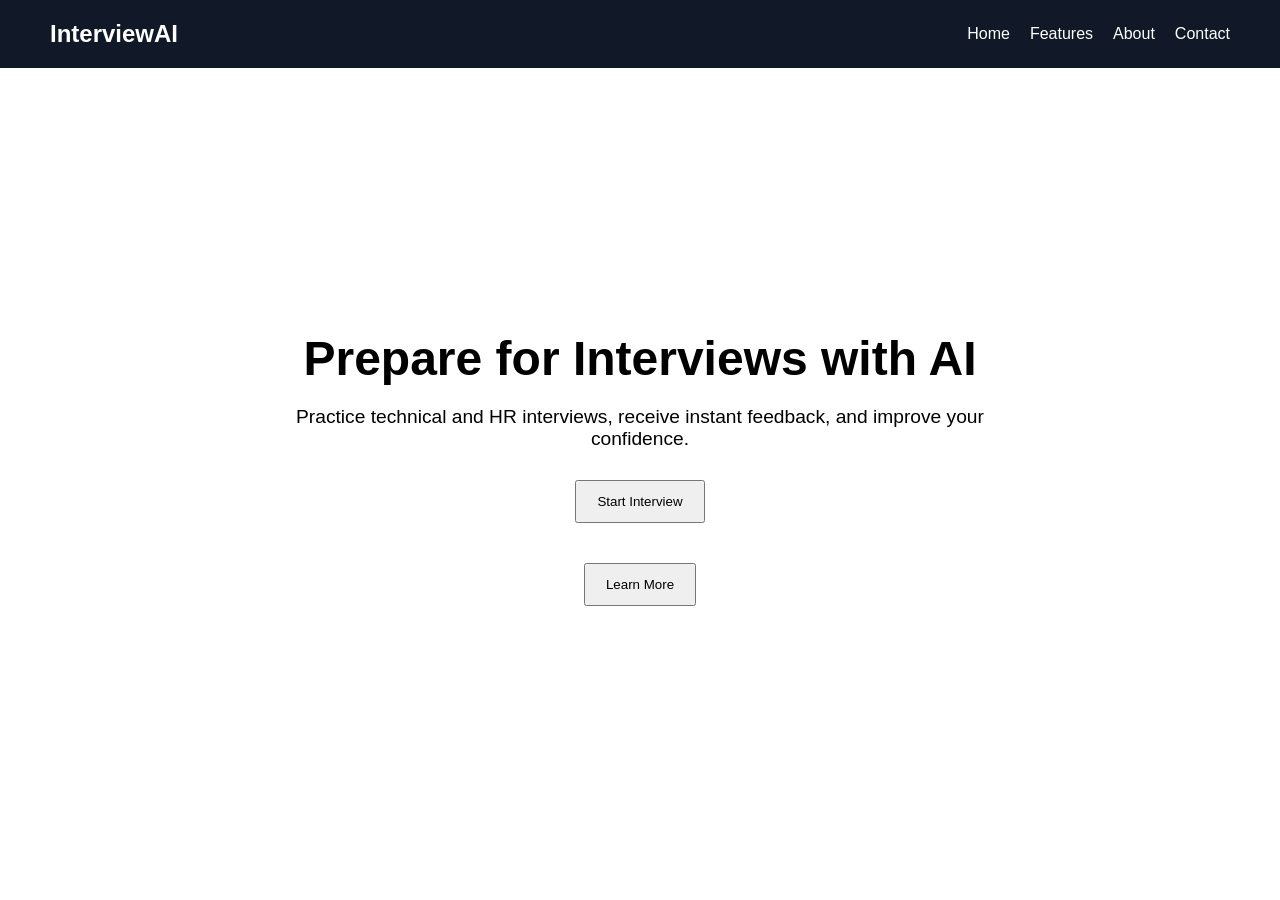
==== frontend/index.html @ db37bc80 "Created initial landing page" ====
<!DOCTYPE html>
<html lang="en">
<head>
    <meta charset="UTF-8">
    <meta name="viewport" content="width=device-width, initial-scale=1.0">
    <title>InterviewAI</title>

    <link rel="stylesheet" href="style.css">
</head>
<body>

    <nav>
        <h2>InterviewAI</h2>

        <ul>
            <li><a href="#">Home</a></li>
            <li><a href="#">Features</a></li>
            <li><a href="#">About</a></li>
            <li><a href="#">Contact</a></li>
        </ul>
    </nav>

    <section class="hero">

        <h1>Prepare for Interviews with AI</h1>

        <p>
            Practice technical and HR interviews,
            receive instant feedback,
            and improve your confidence.
        </p>

        <button>Start Interview</button>
        <button>Learn More</button>

    </section>

    <script src="script.js"></script>

</body>
</html>
---- frontend/style.css ----
*{
    margin:0;
    padding:0;
    box-sizing:border-box;
}

body{
    font-family:Arial, sans-serif;
}

nav{
    display:flex;
    justify-content:space-between;
    align-items:center;
    padding:20px 50px;
    background:#111827;
    color:white;
}

nav ul{
    display:flex;
    list-style:none;
    gap:20px;
}

nav a{
    color:white;
    text-decoration:none;
}

.hero{
    height:90vh;
    display:flex;
    flex-direction:column;
    justify-content:center;
    align-items:center;
    text-align:center;
    gap:20px;
}

.hero h1{
    font-size:3rem;
}

.hero p{
    width:60%;
    font-size:1.2rem;
}

button{
    padding:12px 20px;
    margin:10px;
    cursor:pointer;
}
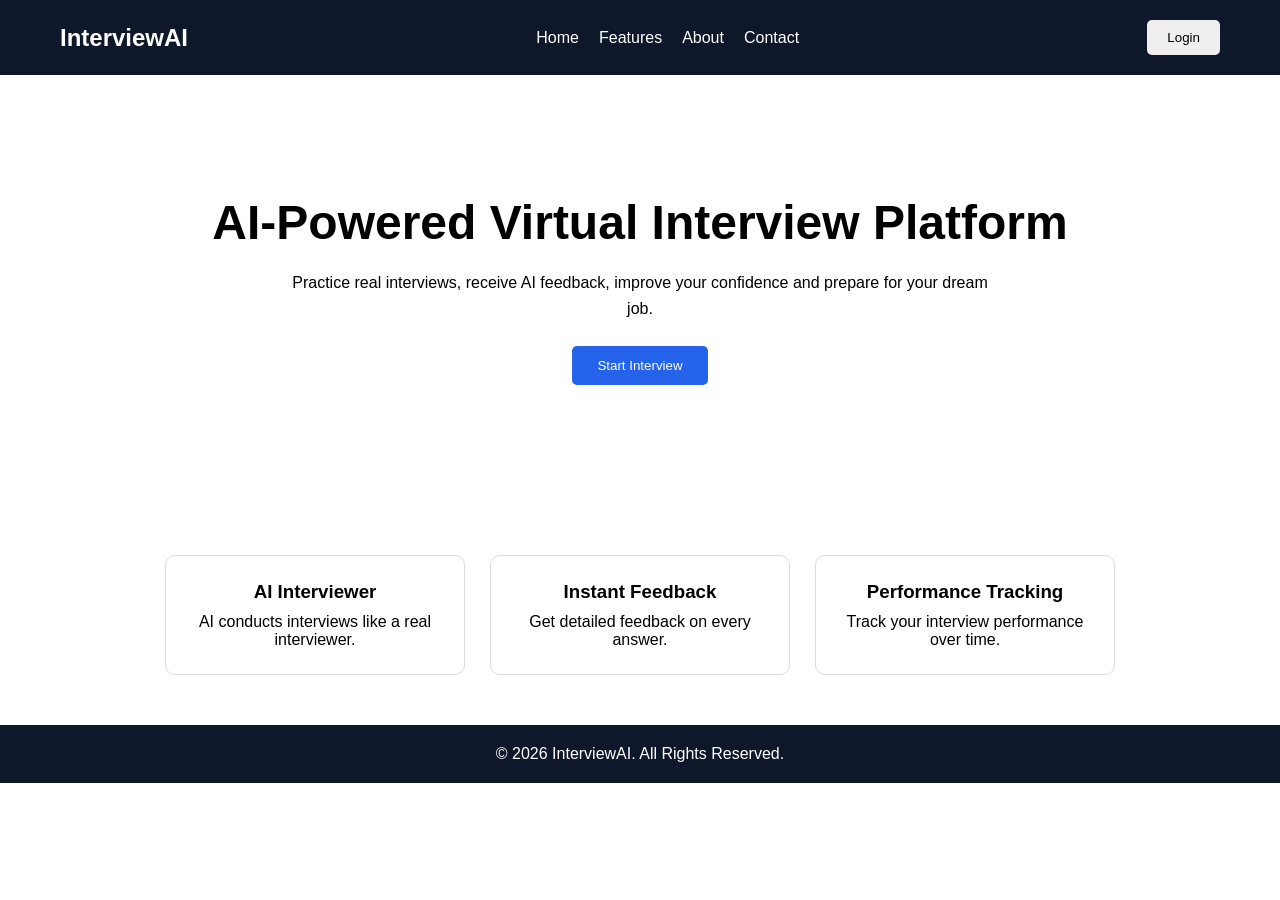
==== commit 61e313fe: "updated readme and project status" ====
--- a/frontend/index.html
+++ b/frontend/index.html
@@ -4,13 +4,15 @@
     <meta charset="UTF-8">
     <meta name="viewport" content="width=device-width, initial-scale=1.0">
     <title>InterviewAI</title>
-
     <link rel="stylesheet" href="style.css">
 </head>
 <body>
 
+    <!-- Navbar -->
     <nav>
-        <h2>InterviewAI</h2>
+        <div class="logo">
+            <h2>InterviewAI</h2>
+        </div>
 
         <ul>
             <li><a href="#">Home</a></li>
@@ -18,24 +20,48 @@
             <li><a href="#">About</a></li>
             <li><a href="#">Contact</a></li>
         </ul>
+
+        <button>Login</button>
     </nav>
 
+    <!-- Hero Section -->
     <section class="hero">
 
-        <h1>Prepare for Interviews with AI</h1>
+        <h1>AI-Powered Virtual Interview Platform</h1>
 
         <p>
-            Practice technical and HR interviews,
-            receive instant feedback,
-            and improve your confidence.
+            Practice real interviews, receive AI feedback,
+            improve your confidence and prepare for your dream job.
         </p>
 
         <button>Start Interview</button>
-        <button>Learn More</button>
 
     </section>
 
-    <script src="script.js"></script>
+    <!-- Features Section -->
+    <section class="features">
+
+        <div class="card">
+            <h3>AI Interviewer</h3>
+            <p>AI conducts interviews like a real interviewer.</p>
+        </div>
+
+        <div class="card">
+            <h3>Instant Feedback</h3>
+            <p>Get detailed feedback on every answer.</p>
+        </div>
+
+        <div class="card">
+            <h3>Performance Tracking</h3>
+            <p>Track your interview performance over time.</p>
+        </div>
+
+    </section>
+
+    <!-- Footer -->
+    <footer>
+        <p>© 2026 InterviewAI. All Rights Reserved.</p>
+    </footer>
 
 </body>
 </html>
--- a/frontend/style.css
+++ b/frontend/style.css
@@ -8,47 +8,96 @@
     font-family:Arial, sans-serif;
 }
 
+/* Navbar */
+
 nav{
+    background:#0f172a;
+    color:white;
+
     display:flex;
     justify-content:space-between;
     align-items:center;
-    padding:20px 50px;
-    background:#111827;
-    color:white;
+
+    padding:20px 60px;
 }
 
 nav ul{
+    list-style:none;
     display:flex;
-    list-style:none;
     gap:20px;
 }
 
 nav a{
+    text-decoration:none;
     color:white;
-    text-decoration:none;
 }
 
+nav button{
+    padding:10px 20px;
+    border:none;
+    border-radius:5px;
+    cursor:pointer;
+}
+
+/* Hero */
+
 .hero{
-    height:90vh;
-    display:flex;
-    flex-direction:column;
-    justify-content:center;
-    align-items:center;
     text-align:center;
-    gap:20px;
+    padding:120px 20px;
 }
 
 .hero h1{
-    font-size:3rem;
+    font-size:48px;
+    margin-bottom:20px;
 }
 
 .hero p{
-    width:60%;
-    font-size:1.2rem;
+    max-width:700px;
+    margin:auto;
+    margin-bottom:25px;
+    line-height:1.6;
 }
 
-button{
-    padding:12px 20px;
-    margin:10px;
+.hero button{
+    padding:12px 25px;
+    border:none;
+    border-radius:5px;
+    background:#2563eb;
+    color:white;
     cursor:pointer;
+}
+
+/* Features */
+
+.features{
+    display:flex;
+    justify-content:center;
+    gap:25px;
+
+    padding:50px;
+}
+
+.card{
+    width:300px;
+    padding:25px;
+
+    border:1px solid #ddd;
+    border-radius:10px;
+
+    text-align:center;
+}
+
+.card h3{
+    margin-bottom:10px;
+}
+
+/* Footer */
+
+footer{
+    background:#0f172a;
+    color:white;
+
+    text-align:center;
+
+    padding:20px;
 }
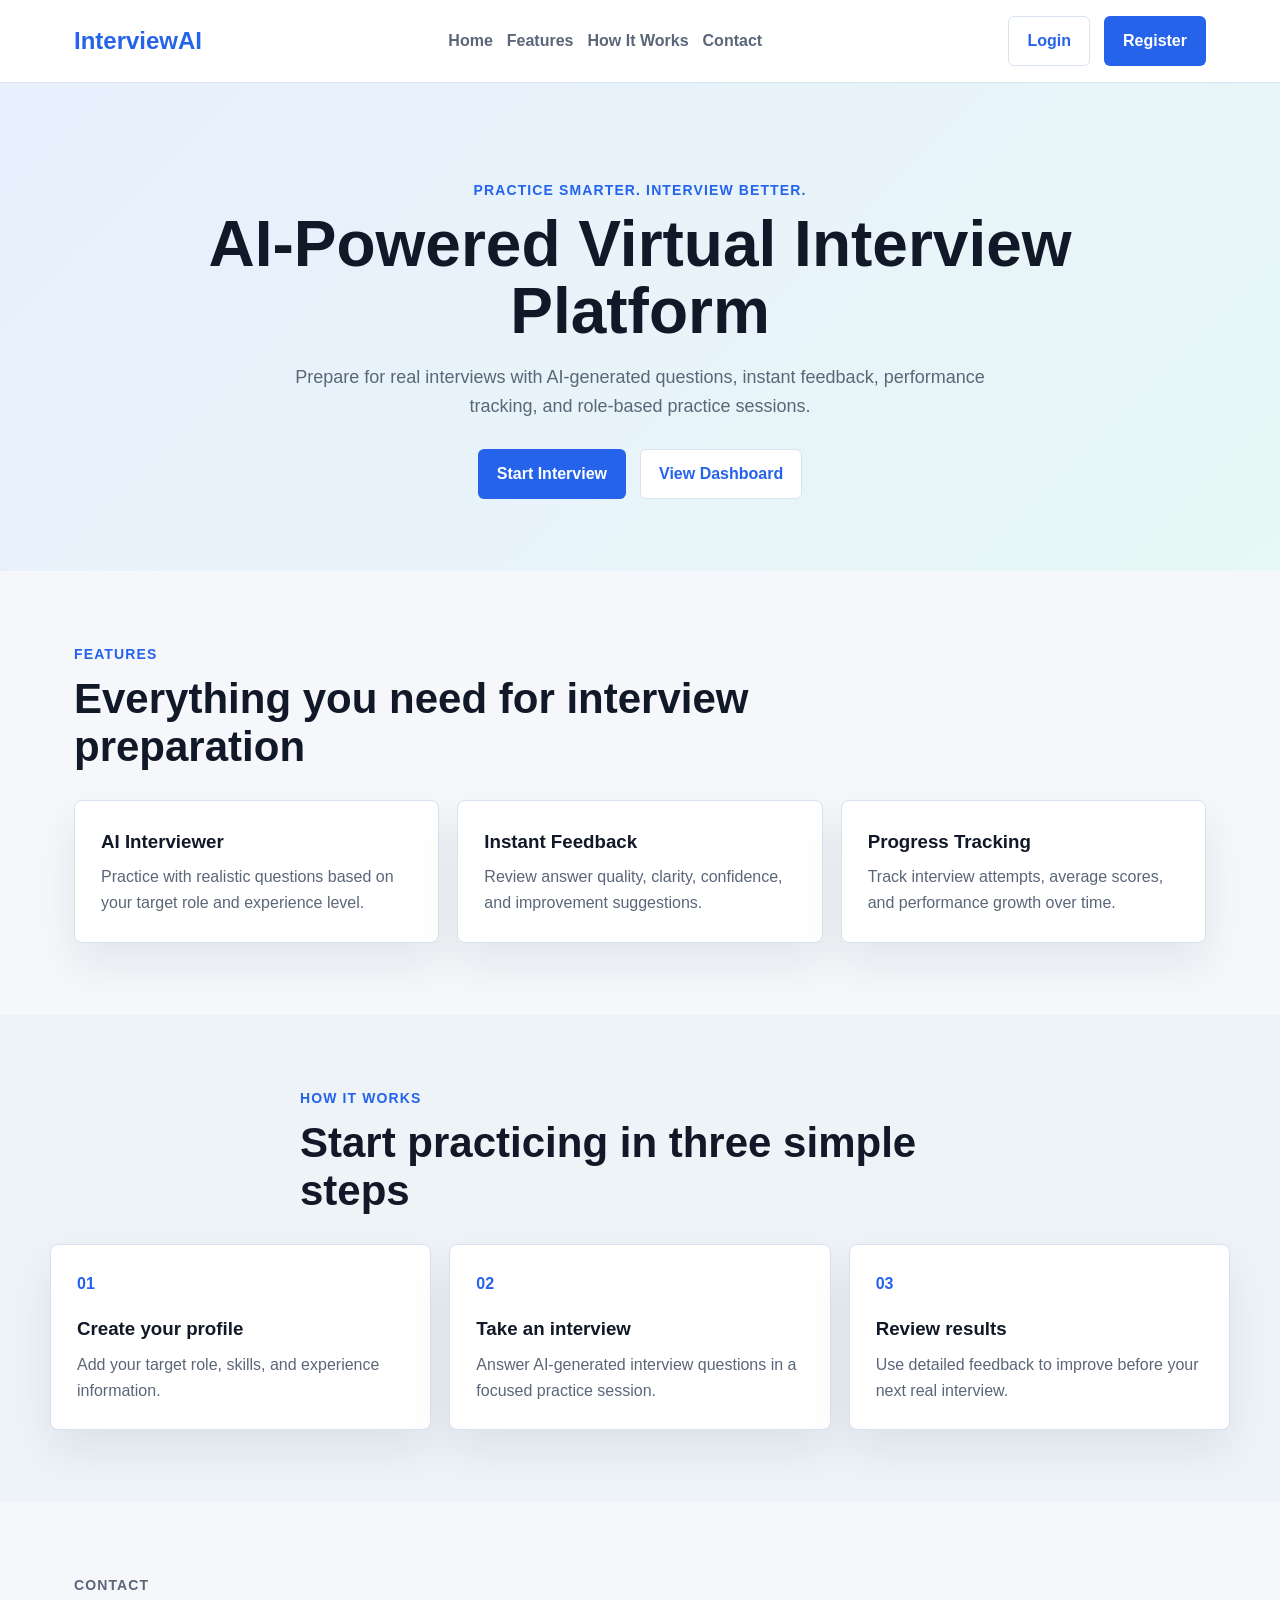
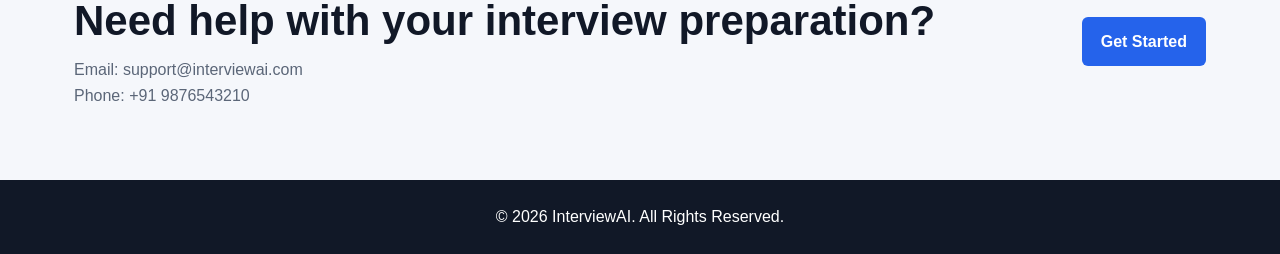
==== commit 27af118f: "Complete Frontend V1 and update README" ====
--- a/frontend/index.html
+++ b/frontend/index.html
@@ -1,67 +1,110 @@
-<!DOCTYPE html>
-<html lang="en">
-<head>
-    <meta charset="UTF-8">
-    <meta name="viewport" content="width=device-width, initial-scale=1.0">
-    <title>InterviewAI</title>
-    <link rel="stylesheet" href="style.css">
-</head>
-<body>
-
-    <!-- Navbar -->
-    <nav>
-        <div class="logo">
-            <h2>InterviewAI</h2>
-        </div>
-
-        <ul>
-            <li><a href="#">Home</a></li>
-            <li><a href="#">Features</a></li>
-            <li><a href="#">About</a></li>
-            <li><a href="#">Contact</a></li>
-        </ul>
-
-        <button>Login</button>
-    </nav>
-
-    <!-- Hero Section -->
-    <section class="hero">
-
-        <h1>AI-Powered Virtual Interview Platform</h1>
-
-        <p>
-            Practice real interviews, receive AI feedback,
-            improve your confidence and prepare for your dream job.
-        </p>
-
-        <button>Start Interview</button>
-
-    </section>
-
-    <!-- Features Section -->
-    <section class="features">
-
-        <div class="card">
-            <h3>AI Interviewer</h3>
-            <p>AI conducts interviews like a real interviewer.</p>
-        </div>
-
-        <div class="card">
-            <h3>Instant Feedback</h3>
-            <p>Get detailed feedback on every answer.</p>
-        </div>
-
-        <div class="card">
-            <h3>Performance Tracking</h3>
-            <p>Track your interview performance over time.</p>
-        </div>
-
-    </section>
-
-    <!-- Footer -->
-    <footer>
-        <p>© 2026 InterviewAI. All Rights Reserved.</p>
-    </footer>
-
-</body>
-</html>+<!DOCTYPE html>
+<html lang="en">
+<head>
+  <meta charset="UTF-8">
+  <meta name="viewport" content="width=device-width, initial-scale=1.0">
+  <title>InterviewAI | AI-Powered Interview Platform</title>
+  <link rel="stylesheet" href="style.css">
+</head>
+<body>
+  <header class="site-header">
+    <nav class="navbar" aria-label="Main navigation">
+      <a class="logo" href="index.html">InterviewAI</a>
+
+      <ul class="nav-links">
+        <li><a href="index.html">Home</a></li>
+        <li><a href="#features">Features</a></li>
+        <li><a href="#how-it-works">How It Works</a></li>
+        <li><a href="#contact">Contact</a></li>
+      </ul>
+
+      <div class="nav-actions">
+        <a class="btn btn-secondary" href="login/login.html">Login</a>
+        <a class="btn btn-primary" href="register/register.html">Register</a>
+      </div>
+    </nav>
+  </header>
+
+  <main>
+    <section class="hero">
+      <div class="hero-content">
+        <p class="eyebrow">Practice smarter. Interview better.</p>
+        <h1>AI-Powered Virtual Interview Platform</h1>
+        <p class="hero-text">
+          Prepare for real interviews with AI-generated questions, instant feedback,
+          performance tracking, and role-based practice sessions.
+        </p>
+        <div class="hero-actions">
+          <a class="btn btn-primary" href="interview/interview.html">Start Interview</a>
+          <a class="btn btn-secondary" href="dashboard/dashboard.html">View Dashboard</a>
+        </div>
+      </div>
+    </section>
+
+    <section class="section" id="features">
+      <div class="section-heading">
+        <p class="eyebrow">Features</p>
+        <h2>Everything you need for interview preparation</h2>
+      </div>
+
+      <div class="feature-grid">
+        <article class="card">
+          <h3>AI Interviewer</h3>
+          <p>Practice with realistic questions based on your target role and experience level.</p>
+        </article>
+
+        <article class="card">
+          <h3>Instant Feedback</h3>
+          <p>Review answer quality, clarity, confidence, and improvement suggestions.</p>
+        </article>
+
+        <article class="card">
+          <h3>Progress Tracking</h3>
+          <p>Track interview attempts, average scores, and performance growth over time.</p>
+        </article>
+      </div>
+    </section>
+
+    <section class="section section-muted" id="how-it-works">
+      <div class="section-heading">
+        <p class="eyebrow">How It Works</p>
+        <h2>Start practicing in three simple steps</h2>
+      </div>
+
+      <div class="steps">
+        <article class="step">
+          <span>01</span>
+          <h3>Create your profile</h3>
+          <p>Add your target role, skills, and experience information.</p>
+        </article>
+
+        <article class="step">
+          <span>02</span>
+          <h3>Take an interview</h3>
+          <p>Answer AI-generated interview questions in a focused practice session.</p>
+        </article>
+
+        <article class="step">
+          <span>03</span>
+          <h3>Review results</h3>
+          <p>Use detailed feedback to improve before your next real interview.</p>
+        </article>
+      </div>
+    </section>
+
+    <section class="section contact" id="contact">
+      <div>
+        <p class="eyebrow">Contact</p>
+        <h2>Need help with your interview preparation?</h2>
+        <p>Email: support@interviewai.com</p>
+        <p>Phone: +91 9876543210</p>
+      </div>
+      <a class="btn btn-primary" href="register/register.html">Get Started</a>
+    </section>
+  </main>
+
+  <footer>
+    <p>&copy; 2026 InterviewAI. All Rights Reserved.</p>
+  </footer>
+</body>
+</html>
--- a/frontend/style.css
+++ b/frontend/style.css
@@ -1,103 +1,255 @@
-*{
-    margin:0;
-    padding:0;
-    box-sizing:border-box;
-}
-
-body{
-    font-family:Arial, sans-serif;
-}
-
-/* Navbar */
-
-nav{
-    background:#0f172a;
-    color:white;
-
-    display:flex;
-    justify-content:space-between;
-    align-items:center;
-
-    padding:20px 60px;
-}
-
-nav ul{
-    list-style:none;
-    display:flex;
-    gap:20px;
-}
-
-nav a{
-    text-decoration:none;
-    color:white;
-}
-
-nav button{
-    padding:10px 20px;
-    border:none;
-    border-radius:5px;
-    cursor:pointer;
-}
-
-/* Hero */
-
-.hero{
-    text-align:center;
-    padding:120px 20px;
-}
-
-.hero h1{
-    font-size:48px;
-    margin-bottom:20px;
-}
-
-.hero p{
-    max-width:700px;
-    margin:auto;
-    margin-bottom:25px;
-    line-height:1.6;
-}
-
-.hero button{
-    padding:12px 25px;
-    border:none;
-    border-radius:5px;
-    background:#2563eb;
-    color:white;
-    cursor:pointer;
-}
-
-/* Features */
-
-.features{
-    display:flex;
-    justify-content:center;
-    gap:25px;
-
-    padding:50px;
-}
-
-.card{
-    width:300px;
-    padding:25px;
-
-    border:1px solid #ddd;
-    border-radius:10px;
-
-    text-align:center;
-}
-
-.card h3{
-    margin-bottom:10px;
-}
-
-/* Footer */
-
-footer{
-    background:#0f172a;
-    color:white;
-
-    text-align:center;
-
-    padding:20px;
-}+:root {
+  --bg: #f5f7fb;
+  --surface: #ffffff;
+  --surface-muted: #eef3f8;
+  --text: #111827;
+  --muted: #5b6678;
+  --primary: #2563eb;
+  --primary-dark: #1d4ed8;
+  --border: #d9e2ef;
+  --shadow: 0 20px 45px rgba(15, 23, 42, 0.08);
+}
+
+* {
+  box-sizing: border-box;
+}
+
+html {
+  scroll-behavior: smooth;
+}
+
+body {
+  margin: 0;
+  font-family: Arial, sans-serif;
+  background: var(--bg);
+  color: var(--text);
+  line-height: 1.6;
+}
+
+a {
+  color: inherit;
+  text-decoration: none;
+}
+
+.site-header {
+  position: sticky;
+  top: 0;
+  z-index: 10;
+  background: rgba(255, 255, 255, 0.95);
+  border-bottom: 1px solid var(--border);
+}
+
+.navbar {
+  width: min(100%, 1180px);
+  margin: 0 auto;
+  padding: 16px 24px;
+  display: flex;
+  align-items: center;
+  justify-content: space-between;
+  gap: 24px;
+}
+
+.logo {
+  font-size: 24px;
+  font-weight: 800;
+  color: var(--primary);
+}
+
+.nav-links,
+.nav-actions,
+.hero-actions {
+  display: flex;
+  align-items: center;
+  gap: 14px;
+}
+
+.nav-links {
+  margin: 0;
+  padding: 0;
+  list-style: none;
+}
+
+.nav-links a {
+  color: var(--muted);
+  font-weight: 700;
+}
+
+.nav-links a:hover {
+  color: var(--primary);
+}
+
+.btn {
+  display: inline-flex;
+  align-items: center;
+  justify-content: center;
+  min-height: 44px;
+  padding: 11px 18px;
+  border: 1px solid transparent;
+  border-radius: 6px;
+  font-weight: 800;
+  cursor: pointer;
+}
+
+.btn-primary {
+  background: var(--primary);
+  color: #ffffff;
+}
+
+.btn-primary:hover {
+  background: var(--primary-dark);
+}
+
+.btn-secondary {
+  background: #ffffff;
+  color: var(--primary);
+  border-color: var(--border);
+}
+
+.hero {
+  padding: 96px 24px 72px;
+  background:
+    linear-gradient(135deg, rgba(37, 99, 235, 0.10), rgba(20, 184, 166, 0.10)),
+    var(--surface);
+}
+
+.hero-content {
+  width: min(100%, 920px);
+  margin: 0 auto;
+  text-align: center;
+}
+
+.eyebrow {
+  margin: 0 0 10px;
+  color: var(--primary);
+  font-size: 14px;
+  font-weight: 800;
+  text-transform: uppercase;
+  letter-spacing: 0.08em;
+}
+
+h1,
+h2,
+h3,
+p {
+  margin-top: 0;
+}
+
+h1 {
+  margin-bottom: 18px;
+  font-size: clamp(36px, 7vw, 64px);
+  line-height: 1.05;
+}
+
+h2 {
+  margin-bottom: 12px;
+  font-size: clamp(28px, 4vw, 42px);
+  line-height: 1.15;
+}
+
+h3 {
+  margin-bottom: 8px;
+}
+
+.hero-text {
+  max-width: 720px;
+  margin: 0 auto 28px;
+  color: var(--muted);
+  font-size: 18px;
+}
+
+.hero-actions {
+  justify-content: center;
+  flex-wrap: wrap;
+}
+
+.section {
+  width: min(100%, 1180px);
+  margin: 0 auto;
+  padding: 72px 24px;
+}
+
+.section-muted {
+  width: 100%;
+  background: var(--surface-muted);
+}
+
+.section-muted > * {
+  width: min(100%, 1180px);
+  margin-left: auto;
+  margin-right: auto;
+}
+
+.section-heading {
+  max-width: 680px;
+  margin-bottom: 28px;
+}
+
+.feature-grid,
+.steps {
+  display: grid;
+  grid-template-columns: repeat(3, minmax(0, 1fr));
+  gap: 18px;
+}
+
+.card,
+.step {
+  padding: 26px;
+  background: var(--surface);
+  border: 1px solid var(--border);
+  border-radius: 8px;
+  box-shadow: var(--shadow);
+}
+
+.card p,
+.step p,
+.contact p {
+  margin-bottom: 0;
+  color: var(--muted);
+}
+
+.step span {
+  display: inline-block;
+  margin-bottom: 18px;
+  color: var(--primary);
+  font-weight: 900;
+}
+
+.contact {
+  display: flex;
+  align-items: center;
+  justify-content: space-between;
+  gap: 24px;
+}
+
+footer {
+  padding: 24px;
+  text-align: center;
+  background: #111827;
+  color: #ffffff;
+}
+
+footer p {
+  margin: 0;
+}
+
+@media (max-width: 820px) {
+  .navbar,
+  .contact {
+    align-items: flex-start;
+    flex-direction: column;
+  }
+
+  .nav-links,
+  .nav-actions {
+    flex-wrap: wrap;
+  }
+
+  .feature-grid,
+  .steps {
+    grid-template-columns: 1fr;
+  }
+
+  .hero {
+    padding-top: 72px;
+  }
+}
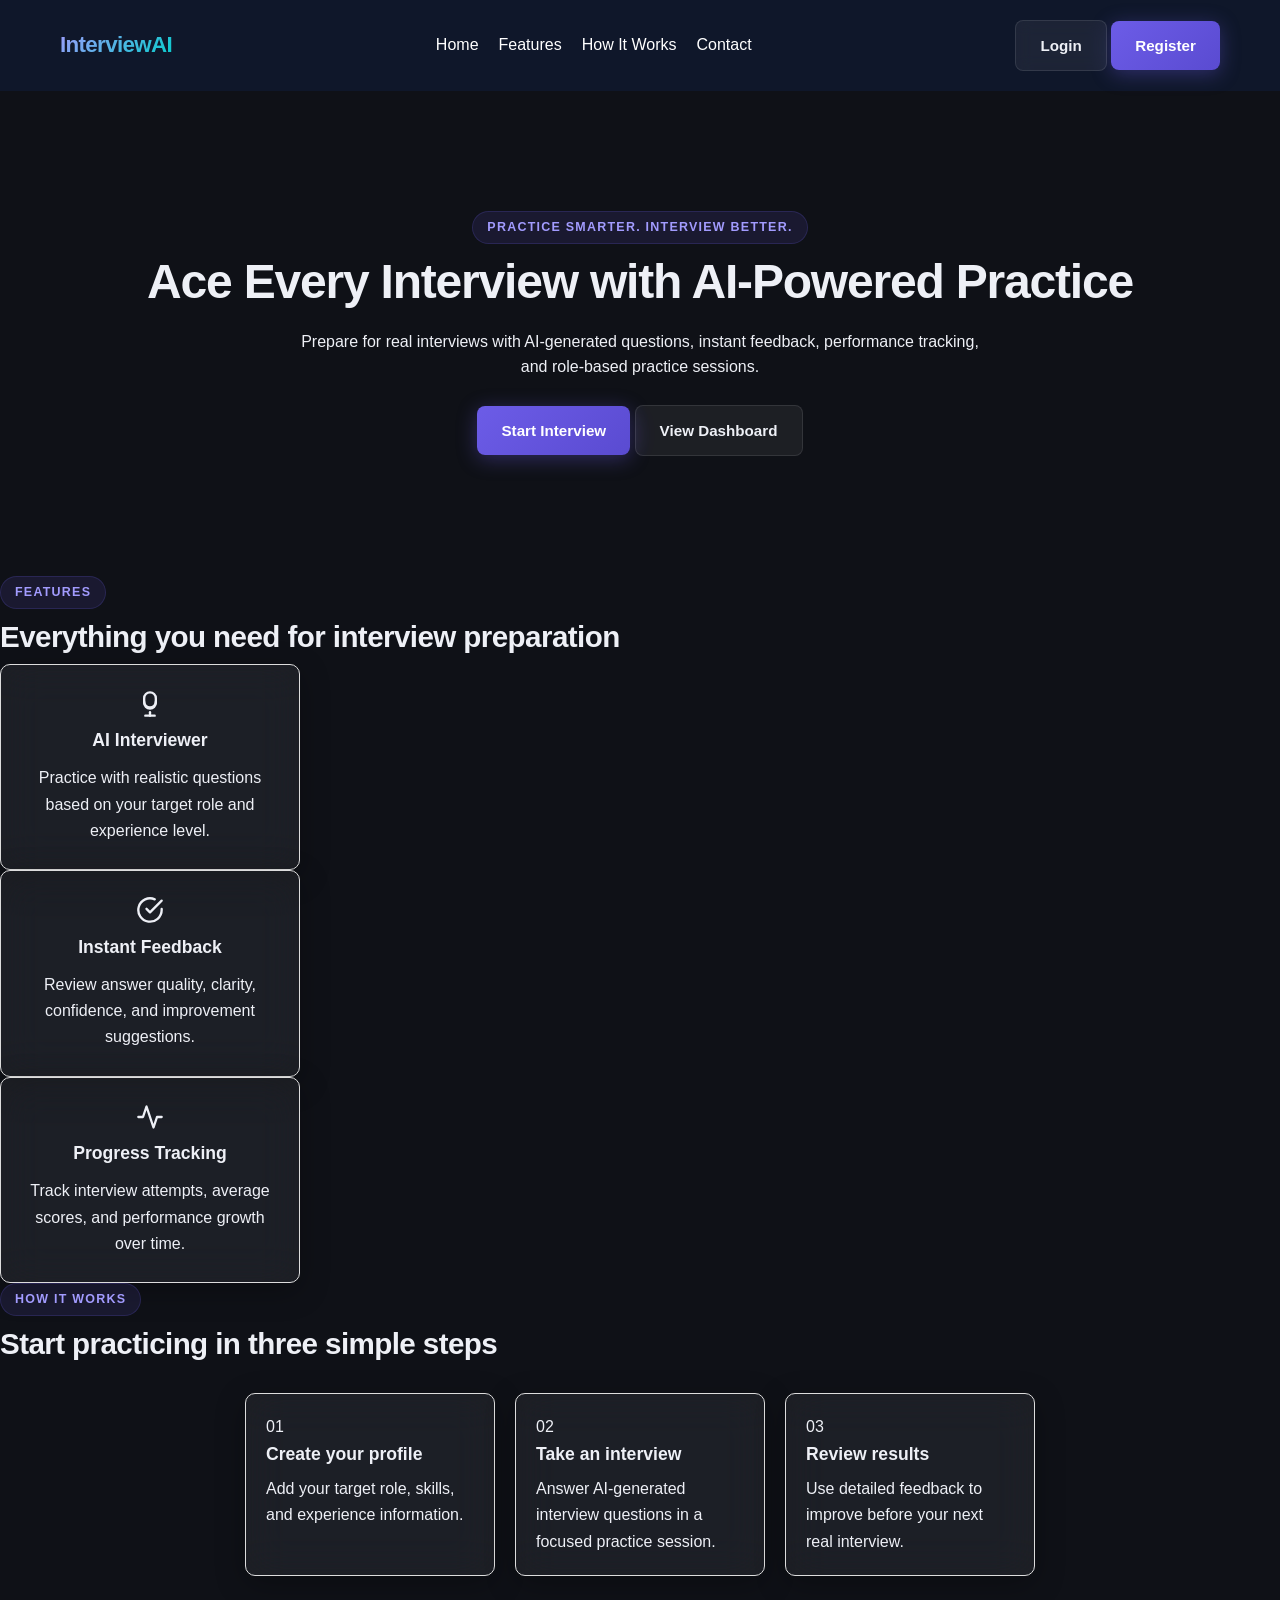
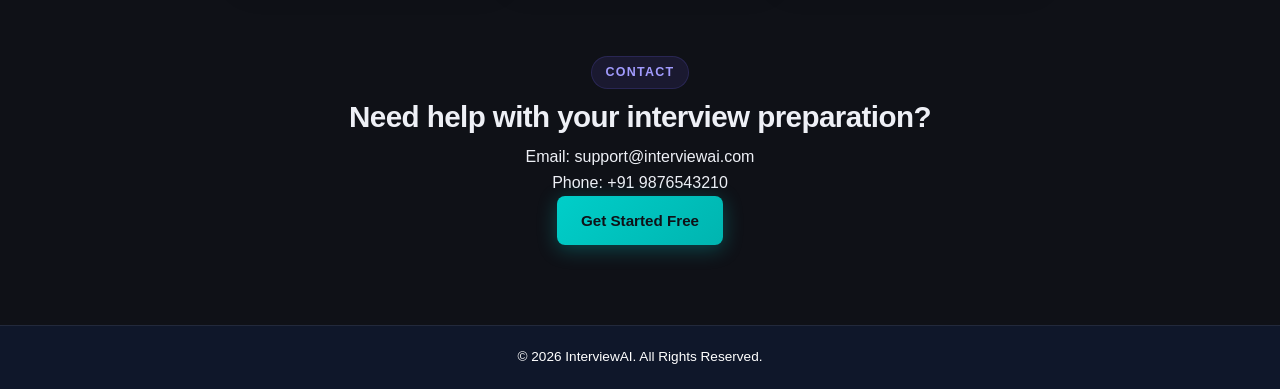
==== commit 1ac18c17: "Complete frontend v1: Landing, Login, Register, Dashboard, Interview, Result, and Profile pages" ====
--- a/frontend/index.html
+++ b/frontend/index.html
@@ -3,7 +3,9 @@
 <head>
   <meta charset="UTF-8">
   <meta name="viewport" content="width=device-width, initial-scale=1.0">
+  <meta name="description" content="InterviewAI — Practice smarter with AI-powered mock interviews, instant feedback, and performance tracking.">
   <title>InterviewAI | AI-Powered Interview Platform</title>
+  <link rel="stylesheet" href="shared.css">
   <link rel="stylesheet" href="style.css">
 </head>
 <body>
@@ -26,10 +28,12 @@
   </header>
 
   <main>
+    <!-- Hero Section -->
     <section class="hero">
-      <div class="hero-content">
-        <p class="eyebrow">Practice smarter. Interview better.</p>
-        <h1>AI-Powered Virtual Interview Platform</h1>
+      <div class="hero-glow"></div>
+      <div class="hero-content animate-fade-up">
+        <span class="eyebrow">Practice smarter. Interview better.</span>
+        <h1>Ace Every Interview with <span class="gradient-text">AI-Powered</span> Practice</h1>
         <p class="hero-text">
           Prepare for real interviews with AI-generated questions, instant feedback,
           performance tracking, and role-based practice sessions.
@@ -41,65 +45,79 @@
       </div>
     </section>
 
+    <!-- Features Section -->
     <section class="section" id="features">
-      <div class="section-heading">
-        <p class="eyebrow">Features</p>
+      <div class="section-heading animate-fade-up">
+        <span class="eyebrow">Features</span>
         <h2>Everything you need for interview preparation</h2>
       </div>
 
       <div class="feature-grid">
-        <article class="card">
+        <article class="card glass-card animate-fade-up delay-1">
+          <div class="card-icon">
+            <svg width="28" height="28" viewBox="0 0 24 24" fill="none" stroke="currentColor" stroke-width="2" stroke-linecap="round" stroke-linejoin="round"><path d="M12 2a5 5 0 0 1 5 5v3a5 5 0 0 1-10 0V7a5 5 0 0 1 5-5z"/><path d="M17 10v1a5 5 0 0 1-10 0v-1"/><line x1="12" y1="19" x2="12" y2="22"/><line x1="8" y1="22" x2="16" y2="22"/></svg>
+          </div>
           <h3>AI Interviewer</h3>
           <p>Practice with realistic questions based on your target role and experience level.</p>
         </article>
 
-        <article class="card">
+        <article class="card glass-card animate-fade-up delay-2">
+          <div class="card-icon card-icon--accent">
+            <svg width="28" height="28" viewBox="0 0 24 24" fill="none" stroke="currentColor" stroke-width="2" stroke-linecap="round" stroke-linejoin="round"><path d="M22 11.08V12a10 10 0 1 1-5.93-9.14"/><polyline points="22 4 12 14.01 9 11.01"/></svg>
+          </div>
           <h3>Instant Feedback</h3>
           <p>Review answer quality, clarity, confidence, and improvement suggestions.</p>
         </article>
 
-        <article class="card">
+        <article class="card glass-card animate-fade-up delay-3">
+          <div class="card-icon card-icon--warm">
+            <svg width="28" height="28" viewBox="0 0 24 24" fill="none" stroke="currentColor" stroke-width="2" stroke-linecap="round" stroke-linejoin="round"><polyline points="22 12 18 12 15 21 9 3 6 12 2 12"/></svg>
+          </div>
           <h3>Progress Tracking</h3>
           <p>Track interview attempts, average scores, and performance growth over time.</p>
         </article>
       </div>
     </section>
 
+    <!-- How It Works Section -->
     <section class="section section-muted" id="how-it-works">
-      <div class="section-heading">
-        <p class="eyebrow">How It Works</p>
-        <h2>Start practicing in three simple steps</h2>
-      </div>
+      <div class="section-inner">
+        <div class="section-heading animate-fade-up">
+          <span class="eyebrow">How It Works</span>
+          <h2>Start practicing in three simple steps</h2>
+        </div>
 
-      <div class="steps">
-        <article class="step">
-          <span>01</span>
-          <h3>Create your profile</h3>
-          <p>Add your target role, skills, and experience information.</p>
-        </article>
+        <div class="steps">
+          <article class="step glass-card animate-fade-up delay-1">
+            <span class="step-number">01</span>
+            <h3>Create your profile</h3>
+            <p>Add your target role, skills, and experience information.</p>
+          </article>
 
-        <article class="step">
-          <span>02</span>
-          <h3>Take an interview</h3>
-          <p>Answer AI-generated interview questions in a focused practice session.</p>
-        </article>
+          <article class="step glass-card animate-fade-up delay-2">
+            <span class="step-number">02</span>
+            <h3>Take an interview</h3>
+            <p>Answer AI-generated interview questions in a focused practice session.</p>
+          </article>
 
-        <article class="step">
-          <span>03</span>
-          <h3>Review results</h3>
-          <p>Use detailed feedback to improve before your next real interview.</p>
-        </article>
+          <article class="step glass-card animate-fade-up delay-3">
+            <span class="step-number">03</span>
+            <h3>Review results</h3>
+            <p>Use detailed feedback to improve before your next real interview.</p>
+          </article>
+        </div>
       </div>
     </section>
 
+    <!-- Contact / CTA Section -->
     <section class="section contact" id="contact">
-      <div>
-        <p class="eyebrow">Contact</p>
+      <div class="contact-content animate-fade-up">
+        <span class="eyebrow">Contact</span>
         <h2>Need help with your interview preparation?</h2>
         <p>Email: support@interviewai.com</p>
         <p>Phone: +91 9876543210</p>
       </div>
-      <a class="btn btn-primary" href="register/register.html">Get Started</a>
+      <a class="btn btn-accent animate-fade-up delay-2" href="register/register.html">Get Started Free</a>
     </section>
   </main>
 
--- a/frontend/shared.css
+++ b/frontend/shared.css
@@ -0,0 +1,388 @@
+/* ================================================================
+   InterviewAI – Shared Design System
+   Imported by every page for consistent tokens, typography,
+   navigation, buttons, forms, and utility animations.
+   ================================================================ */
+
+/* ── Google Font ─────────────────────────────────────────────────── */
+@import url('https://fonts.googleapis.com/css2?family=Inter:wght@400;500;600;700;800;900&display=swap');
+
+/* ── Design Tokens ───────────────────────────────────────────────── */
+:root {
+  /* Palette */
+  --bg:            #0f1117;
+  --bg-subtle:     #161922;
+  --surface:       rgba(255, 255, 255, 0.04);
+  --surface-solid: #1c1f2e;
+  --surface-hover: rgba(255, 255, 255, 0.07);
+  --glass:         rgba(255, 255, 255, 0.06);
+  --glass-border:  rgba(255, 255, 255, 0.10);
+  --text:          #eef0f6;
+  --text-secondary:#8b92a8;
+  --primary:       #6c5ce7;
+  --primary-light: #a29bfe;
+  --primary-dark:  #5a4bd1;
+  --accent:        #00cec9;
+  --accent-dark:   #00b5b0;
+  --danger:        #ff6b6b;
+  --success:       #00d2a0;
+  --warning:       #fdcb6e;
+  --border:        rgba(255, 255, 255, 0.08);
+  --border-focus:  rgba(108, 92, 231, 0.55);
+
+  /* Shadows */
+  --shadow-sm:  0 2px 8px rgba(0,0,0,0.18);
+  --shadow-md:  0 8px 30px rgba(0,0,0,0.28);
+  --shadow-lg:  0 20px 60px rgba(0,0,0,0.35);
+  --shadow-glow:0 0 40px rgba(108, 92, 231, 0.15);
+
+  /* Radii */
+  --radius-sm: 8px;
+  --radius-md: 14px;
+  --radius-lg: 20px;
+  --radius-xl: 28px;
+
+  /* Transitions */
+  --ease: cubic-bezier(0.4, 0, 0.2, 1);
+}
+
+/* ── Reset & Base ────────────────────────────────────────────────── */
+*, *::before, *::after {
+  box-sizing: border-box;
+  margin: 0;
+  padding: 0;
+}
+
+html {
+  scroll-behavior: smooth;
+  -webkit-font-smoothing: antialiased;
+  -moz-osx-font-smoothing: grayscale;
+}
+
+body {
+  font-family: 'Inter', -apple-system, BlinkMacSystemFont, 'Segoe UI', sans-serif;
+  background: var(--bg);
+  color: var(--text);
+  line-height: 1.65;
+  min-height: 100vh;
+  overflow-x: hidden;
+}
+
+a {
+  color: inherit;
+  text-decoration: none;
+}
+
+img { max-width: 100%; display: block; }
+
+/* ── Typography ──────────────────────────────────────────────────── */
+h1, h2, h3, h4, p { margin-top: 0; }
+
+h1 {
+  font-size: clamp(1.85rem, 4vw, 2.75rem);
+  font-weight: 800;
+  line-height: 1.15;
+  letter-spacing: -0.025em;
+  margin-bottom: 0.5rem;
+}
+
+h2 {
+  font-size: clamp(1.35rem, 3vw, 1.85rem);
+  font-weight: 700;
+  line-height: 1.25;
+  letter-spacing: -0.02em;
+  margin-bottom: 0.5rem;
+}
+
+h3 {
+  font-size: 1.1rem;
+  font-weight: 700;
+  margin-bottom: 0.4rem;
+}
+
+/* ── Shared Topbar (Dashboard, Interview, Result, Profile) ───────── */
+.topbar {
+  position: sticky;
+  top: 0;
+  z-index: 100;
+  display: flex;
+  align-items: center;
+  justify-content: space-between;
+  gap: 24px;
+  padding: 16px 32px;
+  background: rgba(15, 17, 23, 0.8);
+  backdrop-filter: blur(18px) saturate(1.6);
+  -webkit-backdrop-filter: blur(18px) saturate(1.6);
+  border-bottom: 1px solid var(--border);
+}
+
+.logo {
+  font-size: 1.4rem;
+  font-weight: 900;
+  letter-spacing: -0.03em;
+  background: linear-gradient(135deg, var(--primary-light), var(--accent));
+  -webkit-background-clip: text;
+  -webkit-text-fill-color: transparent;
+  background-clip: text;
+}
+
+.topbar nav {
+  display: flex;
+  gap: 6px;
+  flex-wrap: wrap;
+}
+
+.topbar nav a {
+  padding: 7px 14px;
+  border-radius: var(--radius-sm);
+  color: var(--text-secondary);
+  font-weight: 600;
+  font-size: 0.9rem;
+  transition: color 0.2s var(--ease), background 0.2s var(--ease);
+}
+
+.topbar nav a:hover,
+.topbar nav a[aria-current="page"] {
+  color: var(--text);
+  background: var(--surface-hover);
+}
+
+/* ── Buttons ─────────────────────────────────────────────────────── */
+.btn {
+  display: inline-flex;
+  align-items: center;
+  justify-content: center;
+  gap: 8px;
+  min-height: 46px;
+  padding: 12px 24px;
+  border: none;
+  border-radius: var(--radius-sm);
+  font-family: inherit;
+  font-size: 0.95rem;
+  font-weight: 700;
+  cursor: pointer;
+  transition: transform 0.18s var(--ease), box-shadow 0.25s var(--ease), background 0.2s var(--ease);
+  text-decoration: none;
+}
+
+.btn:active { transform: scale(0.97); }
+
+.btn-primary {
+  background: linear-gradient(135deg, var(--primary), var(--primary-dark));
+  color: #fff;
+  box-shadow: 0 4px 20px rgba(108, 92, 231, 0.35);
+}
+
+.btn-primary:hover {
+  background: linear-gradient(135deg, var(--primary-light), var(--primary));
+  box-shadow: 0 6px 30px rgba(108, 92, 231, 0.5);
+  transform: translateY(-2px);
+}
+
+.btn-secondary {
+  background: var(--glass);
+  color: var(--text);
+  border: 1px solid var(--glass-border);
+  backdrop-filter: blur(8px);
+}
+
+.btn-secondary:hover {
+  background: var(--surface-hover);
+  border-color: rgba(255,255,255,0.18);
+  transform: translateY(-2px);
+}
+
+.btn-accent {
+  background: linear-gradient(135deg, var(--accent), var(--accent-dark));
+  color: #0f1117;
+  font-weight: 800;
+  box-shadow: 0 4px 20px rgba(0, 206, 201, 0.3);
+}
+
+.btn-accent:hover {
+  box-shadow: 0 6px 30px rgba(0, 206, 201, 0.5);
+  transform: translateY(-2px);
+}
+
+/* ── Form Controls ───────────────────────────────────────────────── */
+label {
+  display: block;
+  margin-bottom: 6px;
+  font-weight: 600;
+  font-size: 0.88rem;
+  color: var(--text-secondary);
+  letter-spacing: 0.01em;
+}
+
+input, textarea, select {
+  width: 100%;
+  padding: 13px 16px;
+  background: var(--surface);
+  border: 1px solid var(--border);
+  border-radius: var(--radius-sm);
+  color: var(--text);
+  font-family: inherit;
+  font-size: 0.95rem;
+  transition: border-color 0.2s var(--ease), box-shadow 0.2s var(--ease), background 0.2s var(--ease);
+  outline: none;
+}
+
+input::placeholder, textarea::placeholder {
+  color: var(--text-secondary);
+  opacity: 0.5;
+}
+
+input:focus, textarea:focus, select:focus {
+  border-color: var(--border-focus);
+  background: rgba(108, 92, 231, 0.06);
+  box-shadow: 0 0 0 3px rgba(108, 92, 231, 0.12);
+}
+
+textarea { resize: vertical; }
+
+form {
+  display: grid;
+  gap: 18px;
+}
+
+button[type="submit"],
+.form-btn {
+  margin-top: 6px;
+  padding: 13px 24px;
+  border: none;
+  border-radius: var(--radius-sm);
+  background: linear-gradient(135deg, var(--primary), var(--primary-dark));
+  color: #fff;
+  font-family: inherit;
+  font-size: 0.95rem;
+  font-weight: 700;
+  cursor: pointer;
+  box-shadow: 0 4px 20px rgba(108, 92, 231, 0.3);
+  transition: transform 0.18s var(--ease), box-shadow 0.25s var(--ease), background 0.2s var(--ease);
+}
+
+button[type="submit"]:hover,
+.form-btn:hover {
+  background: linear-gradient(135deg, var(--primary-light), var(--primary));
+  box-shadow: 0 6px 30px rgba(108, 92, 231, 0.5);
+  transform: translateY(-2px);
+}
+
+button[type="submit"]:active,
+.form-btn:active {
+  transform: scale(0.97);
+}
+
+/* ── Eyebrow / Overline ──────────────────────────────────────────── */
+.eyebrow {
+  display: inline-block;
+  margin-bottom: 10px;
+  padding: 5px 14px;
+  background: rgba(108, 92, 231, 0.12);
+  border: 1px solid rgba(108, 92, 231, 0.2);
+  border-radius: 50px;
+  color: var(--primary-light);
+  font-size: 0.78rem;
+  font-weight: 700;
+  text-transform: uppercase;
+  letter-spacing: 0.1em;
+}
+
+/* ── Glass Card ──────────────────────────────────────────────────── */
+.glass-card {
+  background: var(--glass);
+  backdrop-filter: blur(20px) saturate(1.4);
+  -webkit-backdrop-filter: blur(20px) saturate(1.4);
+  border: 1px solid var(--glass-border);
+  border-radius: var(--radius-md);
+  box-shadow: var(--shadow-md);
+}
+
+/* ── Animations ──────────────────────────────────────────────────── */
+@keyframes fadeInUp {
+  from { opacity: 0; transform: translateY(24px); }
+  to   { opacity: 1; transform: translateY(0); }
+}
+
+@keyframes fadeIn {
+  from { opacity: 0; }
+  to   { opacity: 1; }
+}
+
+@keyframes pulse {
+  0%, 100% { opacity: 1; }
+  50%      { opacity: 0.6; }
+}
+
+@keyframes float {
+  0%, 100% { transform: translateY(0); }
+  50%      { transform: translateY(-8px); }
+}
+
+@keyframes gradientShift {
+  0%   { background-position: 0% 50%; }
+  50%  { background-position: 100% 50%; }
+  100% { background-position: 0% 50%; }
+}
+
+.animate-fade-up {
+  animation: fadeInUp 0.6s var(--ease) both;
+}
+
+.delay-1 { animation-delay: 0.1s; }
+.delay-2 { animation-delay: 0.2s; }
+.delay-3 { animation-delay: 0.3s; }
+.delay-4 { animation-delay: 0.4s; }
+.delay-5 { animation-delay: 0.5s; }
+
+/* ── Helper Text ─────────────────────────────────────────────────── */
+.helper-text {
+  margin-top: 20px;
+  text-align: center;
+  color: var(--text-secondary);
+  font-size: 0.9rem;
+}
+
+.helper-text a {
+  color: var(--primary-light);
+  font-weight: 700;
+  transition: color 0.2s var(--ease);
+}
+
+.helper-text a:hover {
+  color: var(--accent);
+}
+
+/* ── Footer ──────────────────────────────────────────────────────── */
+footer {
+  padding: 28px 24px;
+  text-align: center;
+  background: var(--bg-subtle);
+  border-top: 1px solid var(--border);
+  color: var(--text-secondary);
+  font-size: 0.85rem;
+}
+
+footer p { margin: 0; }
+
+/* ── Responsive Topbar ───────────────────────────────────────────── */
+@media (max-width: 700px) {
+  .topbar {
+    flex-direction: column;
+    align-items: flex-start;
+    padding: 14px 20px;
+    gap: 12px;
+  }
+
+  .topbar nav {
+    width: 100%;
+    gap: 4px;
+  }
+
+  .topbar nav a {
+    flex: 1;
+    text-align: center;
+    padding: 8px 6px;
+    font-size: 0.82rem;
+  }
+}
--- a/frontend/style.css
+++ b/frontend/style.css
@@ -1,255 +1,145 @@
-:root {
-  --bg: #f5f7fb;
-  --surface: #ffffff;
-  --surface-muted: #eef3f8;
-  --text: #111827;
-  --muted: #5b6678;
-  --primary: #2563eb;
-  --primary-dark: #1d4ed8;
-  --border: #d9e2ef;
-  --shadow: 0 20px 45px rgba(15, 23, 42, 0.08);
-}
-
-* {
-  box-sizing: border-box;
-}
-
-html {
-  scroll-behavior: smooth;
-}
-
-body {
-  margin: 0;
-  font-family: Arial, sans-serif;
-  background: var(--bg);
-  color: var(--text);
-  line-height: 1.6;
-}
-
-a {
-  color: inherit;
-  text-decoration: none;
-}
-
-.site-header {
-  position: sticky;
-  top: 0;
-  z-index: 10;
-  background: rgba(255, 255, 255, 0.95);
-  border-bottom: 1px solid var(--border);
-}
-
-.navbar {
-  width: min(100%, 1180px);
-  margin: 0 auto;
-  padding: 16px 24px;
-  display: flex;
-  align-items: center;
-  justify-content: space-between;
-  gap: 24px;
-}
-
-.logo {
-  font-size: 24px;
-  font-weight: 800;
-  color: var(--primary);
-}
-
-.nav-links,
-.nav-actions,
-.hero-actions {
-  display: flex;
-  align-items: center;
-  gap: 14px;
-}
-
-.nav-links {
-  margin: 0;
-  padding: 0;
-  list-style: none;
-}
-
-.nav-links a {
-  color: var(--muted);
-  font-weight: 700;
-}
-
-.nav-links a:hover {
-  color: var(--primary);
-}
-
-.btn {
-  display: inline-flex;
-  align-items: center;
-  justify-content: center;
-  min-height: 44px;
-  padding: 11px 18px;
-  border: 1px solid transparent;
-  border-radius: 6px;
-  font-weight: 800;
-  cursor: pointer;
-}
-
-.btn-primary {
-  background: var(--primary);
-  color: #ffffff;
-}
-
-.btn-primary:hover {
-  background: var(--primary-dark);
-}
-
-.btn-secondary {
-  background: #ffffff;
-  color: var(--primary);
-  border-color: var(--border);
-}
-
-.hero {
-  padding: 96px 24px 72px;
-  background:
-    linear-gradient(135deg, rgba(37, 99, 235, 0.10), rgba(20, 184, 166, 0.10)),
-    var(--surface);
-}
-
-.hero-content {
-  width: min(100%, 920px);
-  margin: 0 auto;
-  text-align: center;
-}
-
-.eyebrow {
-  margin: 0 0 10px;
-  color: var(--primary);
-  font-size: 14px;
-  font-weight: 800;
-  text-transform: uppercase;
-  letter-spacing: 0.08em;
-}
-
-h1,
-h2,
-h3,
-p {
-  margin-top: 0;
-}
-
-h1 {
-  margin-bottom: 18px;
-  font-size: clamp(36px, 7vw, 64px);
-  line-height: 1.05;
-}
-
-h2 {
-  margin-bottom: 12px;
-  font-size: clamp(28px, 4vw, 42px);
-  line-height: 1.15;
-}
-
-h3 {
-  margin-bottom: 8px;
-}
-
-.hero-text {
-  max-width: 720px;
-  margin: 0 auto 28px;
-  color: var(--muted);
-  font-size: 18px;
-}
-
-.hero-actions {
-  justify-content: center;
-  flex-wrap: wrap;
-}
-
-.section {
-  width: min(100%, 1180px);
-  margin: 0 auto;
-  padding: 72px 24px;
-}
-
-.section-muted {
-  width: 100%;
-  background: var(--surface-muted);
-}
-
-.section-muted > * {
-  width: min(100%, 1180px);
-  margin-left: auto;
-  margin-right: auto;
-}
-
-.section-heading {
-  max-width: 680px;
-  margin-bottom: 28px;
-}
-
-.feature-grid,
-.steps {
-  display: grid;
-  grid-template-columns: repeat(3, minmax(0, 1fr));
-  gap: 18px;
-}
-
-.card,
-.step {
-  padding: 26px;
-  background: var(--surface);
-  border: 1px solid var(--border);
-  border-radius: 8px;
-  box-shadow: var(--shadow);
-}
-
-.card p,
-.step p,
-.contact p {
-  margin-bottom: 0;
-  color: var(--muted);
-}
-
-.step span {
-  display: inline-block;
-  margin-bottom: 18px;
-  color: var(--primary);
-  font-weight: 900;
-}
-
-.contact {
-  display: flex;
-  align-items: center;
-  justify-content: space-between;
-  gap: 24px;
-}
-
-footer {
-  padding: 24px;
-  text-align: center;
-  background: #111827;
-  color: #ffffff;
-}
-
-footer p {
-  margin: 0;
-}
-
-@media (max-width: 820px) {
-  .navbar,
-  .contact {
-    align-items: flex-start;
-    flex-direction: column;
-  }
-
-  .nav-links,
-  .nav-actions {
-    flex-wrap: wrap;
-  }
-
-  .feature-grid,
-  .steps {
-    grid-template-columns: 1fr;
-  }
-
-  .hero {
-    padding-top: 72px;
-  }
-}
+*{
+    margin:0;
+    padding:0;
+    box-sizing:border-box;
+}
+
+body{
+    font-family:Arial, sans-serif;
+}
+
+/* Navbar */
+
+nav{
+    background:#0f172a;
+    color:white;
+
+    display:flex;
+    justify-content:space-between;
+    align-items:center;
+
+    padding:20px 60px;
+}
+
+nav ul{
+    list-style:none;
+    display:flex;
+    gap:20px;
+}
+
+nav a{
+    text-decoration:none;
+    color:white;
+}
+
+nav button{
+    padding:10px 20px;
+    border:none;
+    border-radius:5px;
+    cursor:pointer;
+}
+
+/* Hero */
+
+.hero{
+    text-align:center;
+    padding:120px 20px;
+}
+
+.hero h1{
+    font-size:48px;
+    margin-bottom:20px;
+}
+
+.hero p{
+    max-width:700px;
+    margin:auto;
+    margin-bottom:25px;
+    line-height:1.6;
+}
+
+.hero button{
+    padding:12px 25px;
+    border:none;
+    border-radius:5px;
+    background:#2563eb;
+    color:white;
+    cursor:pointer;
+}
+
+/* Features */
+
+.features{
+    display:flex;
+    justify-content:center;
+    gap:25px;
+
+    padding:50px;
+}
+
+.card{
+    width:300px;
+    padding:25px;
+
+    border:1px solid #ddd;
+    border-radius:10px;
+
+    text-align:center;
+}
+
+.card h3{
+    margin-bottom:10px;
+}
+
+/* Footer */
+
+footer{
+    background:#0f172a;
+    color:white;
+
+    text-align:center;
+
+    padding:20px;
+}
+
+/* How It Works */
+
+.how-it-works {
+    padding: 80px 20px;
+    text-align: center;
+}
+
+.steps {
+    display: flex;
+    justify-content: center;
+    gap: 20px;
+    margin-top: 30px;
+}
+
+.step {
+    width: 250px;
+    padding: 20px;
+    border: 1px solid #ddd;
+    border-radius: 10px;
+}
+
+/* About */
+
+.about {
+    padding: 80px 20px;
+    text-align: center;
+    background: #f8fafc;
+}
+
+.about p {
+    max-width: 700px;
+    margin: 20px auto;
+    line-height: 1.6;
+}
+
+/* Contact */
+
+.contact {
+    padding: 80px 20px;
+    text-align: center;
+}
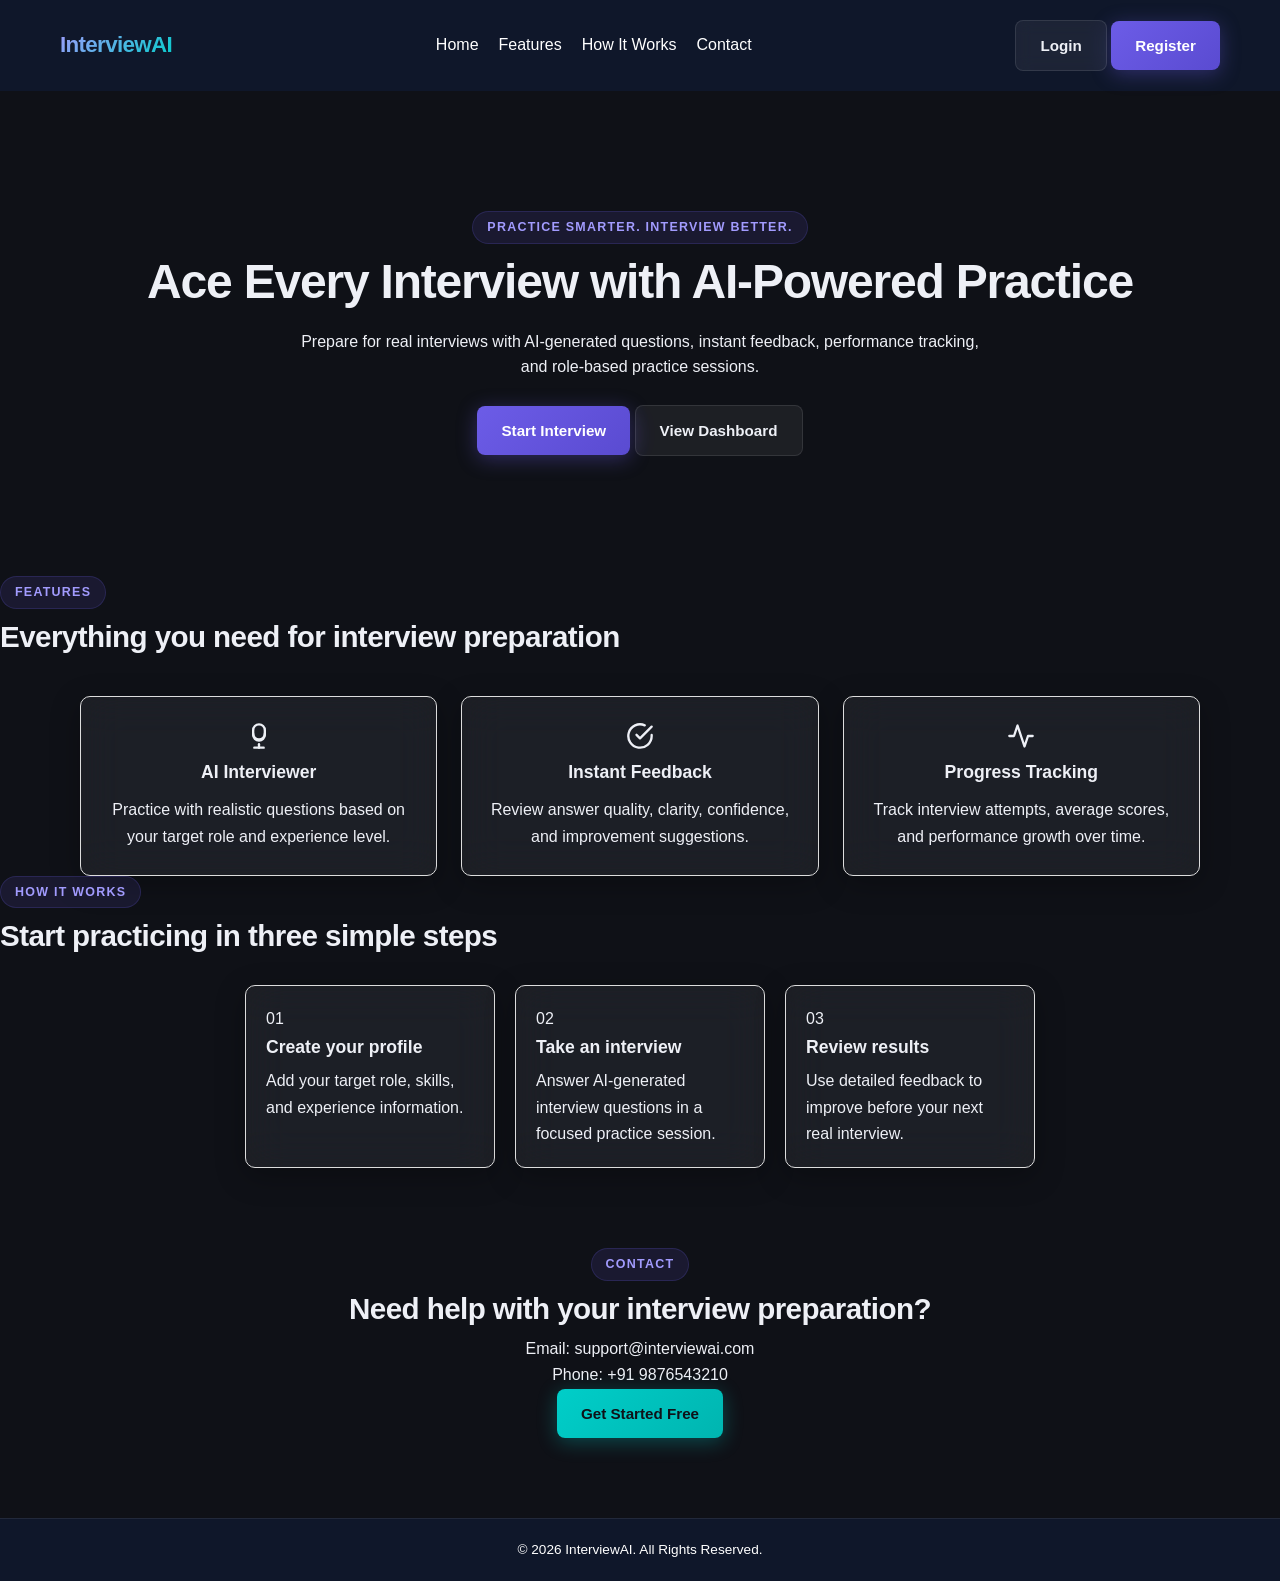
==== commit 61600d50: "Day 6 & 7: Frontend JS wiring + Backend Auth API + README update Day 6 - Frontend JavaScript Wiring:" ====
--- a/frontend/index.html
+++ b/frontend/index.html
@@ -20,7 +20,7 @@
         <li><a href="#contact">Contact</a></li>
       </ul>
 
-      <div class="nav-actions">
+      <div class="nav-actions" id="nav-actions">
         <a class="btn btn-secondary" href="login/login.html">Login</a>
         <a class="btn btn-primary" href="register/register.html">Register</a>
       </div>
@@ -124,5 +124,8 @@
   <footer>
     <p>&copy; 2026 InterviewAI. All Rights Reserved.</p>
   </footer>
+
+  <script src="api.js"></script>
+  <script src="script.js"></script>
 </body>
 </html>
--- a/frontend/shared.css
+++ b/frontend/shared.css
@@ -386,3 +386,31 @@
     font-size: 0.82rem;
   }
 }
+
+/* ── Global Alert Messages ───────────────────────────────────────── */
+.error-msg {
+  padding: 12px 16px;
+  background: rgba(255, 107, 107, 0.12);
+  border: 1px solid rgba(255, 107, 107, 0.25);
+  border-radius: var(--radius-sm);
+  color: var(--danger);
+  font-size: 0.88rem;
+  font-weight: 600;
+  margin-top: 14px;
+  text-align: center;
+  animation: fadeIn 0.3s var(--ease);
+}
+
+.success-msg {
+  padding: 12px 16px;
+  background: rgba(0, 210, 160, 0.12);
+  border: 1px solid rgba(0, 210, 160, 0.25);
+  border-radius: var(--radius-sm);
+  color: var(--success);
+  font-size: 0.88rem;
+  font-weight: 600;
+  margin-top: 14px;
+  text-align: center;
+  animation: fadeIn 0.3s var(--ease);
+}
+
--- a/frontend/style.css
+++ b/frontend/style.css
@@ -73,17 +73,28 @@
     display:flex;
     justify-content:center;
     gap:25px;
+    padding:50px;
+}
 
-    padding:50px;
+.feature-grid {
+  display: grid;
+  grid-template-columns: repeat(3, minmax(0, 1fr));
+  gap: 24px;
+  width: 100%;
+  max-width: 1120px;
+  margin: 40px auto 0;
+}
+
+.feature-grid .card {
+  width: 100%;
+  margin: 0;
 }
 
 .card{
     width:300px;
     padding:25px;
-
     border:1px solid #ddd;
     border-radius:10px;
-
     text-align:center;
 }
 
@@ -142,4 +153,11 @@
 .contact {
     padding: 80px 20px;
     text-align: center;
+}
+
+@media (max-width: 900px) {
+  .feature-grid {
+    grid-template-columns: 1fr;
+    max-width: 450px;
+  }
 }
